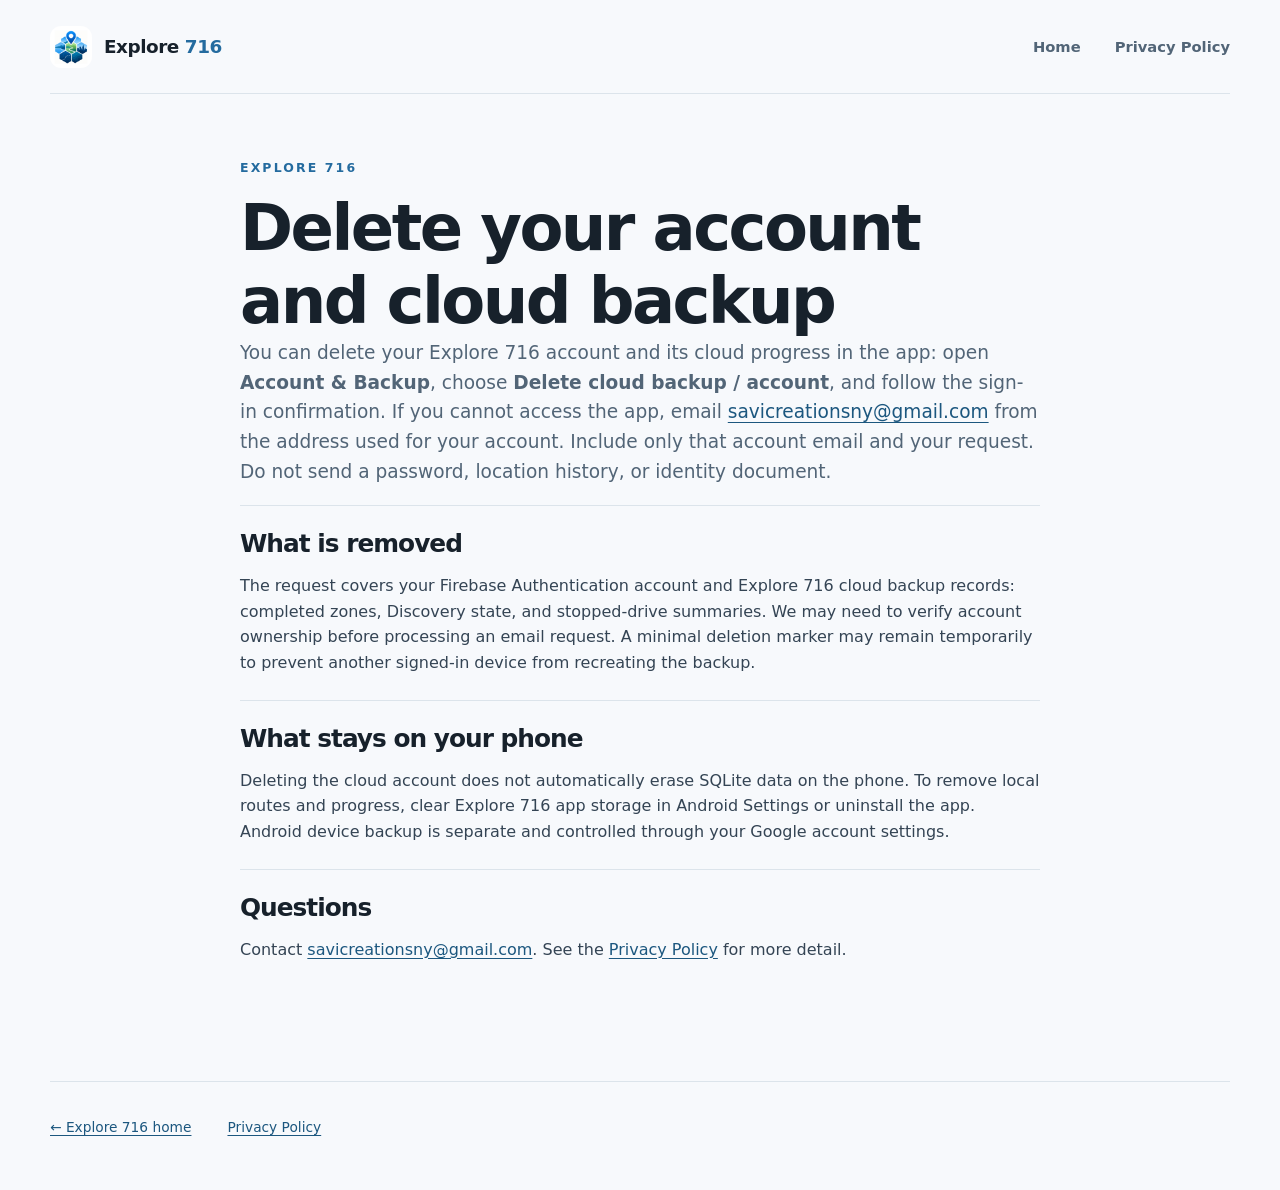
==== account-deletion/index.html @ 2c13081d "Document optional backup and account deletion" ====
<!doctype html>
<html lang="en">
<head>
  <meta charset="utf-8">
  <meta name="viewport" content="width=device-width, initial-scale=1">
  <meta name="theme-color" content="#f7f9fc">
  <meta name="description" content="Request deletion of an Explore 716 account and cloud backup.">
  <title>Account deletion — Explore 716</title>
  <link rel="icon" type="image/png" href="../assets/explore716-icon.png">
  <link rel="stylesheet" href="../styles.css">
</head>
<body>
  <a class="skip-link" href="#main">Skip to content</a>
  <header class="site-header wrap">
    <a class="brand" href="../" aria-label="Explore 716 home">
      <img src="../assets/explore716-icon.png" width="42" height="42" alt="">
      <span>Explore <strong>716</strong></span>
    </a>
    <nav aria-label="Main navigation"><a href="../">Home</a><a href="../privacy/">Privacy Policy</a></nav>
  </header>
  <main id="main" class="policy wrap">
    <p class="eyebrow">EXPLORE 716</p>
    <h1>Delete your account and cloud backup</h1>
    <p class="policy-intro">You can delete your Explore 716 account and its cloud progress in the app: open <strong>Account &amp; Backup</strong>, choose <strong>Delete cloud backup / account</strong>, and follow the sign-in confirmation. If you cannot access the app, email <a href="mailto:savicreationsny@gmail.com?subject=Explore%20716%20account%20deletion%20request">savicreationsny@gmail.com</a> from the address used for your account. Include only that account email and your request. Do not send a password, location history, or identity document.</p>
    <section><h2>What is removed</h2><p>The request covers your Firebase Authentication account and Explore 716 cloud backup records: completed zones, Discovery state, and stopped-drive summaries. We may need to verify account ownership before processing an email request. A minimal deletion marker may remain temporarily to prevent another signed-in device from recreating the backup.</p></section>
    <section><h2>What stays on your phone</h2><p>Deleting the cloud account does not automatically erase SQLite data on the phone. To remove local routes and progress, clear Explore 716 app storage in Android Settings or uninstall the app. Android device backup is separate and controlled through your Google account settings.</p></section>
    <section><h2>Questions</h2><p>Contact <a href="mailto:savicreationsny@gmail.com">savicreationsny@gmail.com</a>. See the <a href="../privacy/">Privacy Policy</a> for more detail.</p></section>
  </main>
  <footer class="footer wrap"><a href="../">← Explore 716 home</a><a href="../privacy/">Privacy Policy</a></footer>
</body>
</html>
---- styles.css ----
:root {
  color-scheme: light;
  --bg: #f7f9fc;
  --surface: #ffffff;
  --surface-tint: #eef5f8;
  --ink: #17212b;
  --muted: #526577;
  --blue: #246b9f;
  --blue-dark: #1c577f;
  --teal: #2f999f;
  --orange: #e88442;
  --line: #dce4eb;
  font-family: Inter, ui-sans-serif, system-ui, -apple-system, BlinkMacSystemFont, "Segoe UI", sans-serif;
}

* { box-sizing: border-box; }
html { scroll-behavior: smooth; }
body { margin: 0; background: var(--bg); color: var(--ink); line-height: 1.6; }
img, svg { display: block; max-width: 100%; }
a { color: var(--blue-dark); text-underline-offset: .2em; }
a:hover { color: var(--blue); }
a:focus-visible { outline: 3px solid var(--orange); outline-offset: 4px; border-radius: 4px; }
.wrap { width: min(1180px, calc(100% - 48px)); margin-inline: auto; }
.skip-link { position: absolute; top: -100px; left: 16px; z-index: 10; padding: 10px 16px; background: var(--ink); color: #fff; }
.skip-link:focus { top: 12px; }

.site-header { min-height: 94px; display: flex; align-items: center; justify-content: space-between; gap: 24px; border-bottom: 1px solid var(--line); }
.brand { display: inline-flex; align-items: center; gap: 12px; color: var(--ink); text-decoration: none; font-size: 1.15rem; font-weight: 750; letter-spacing: -.025em; white-space: nowrap; }
.brand img { width: 42px; height: 42px; border-radius: 11px; }
.brand strong { color: var(--blue); }
nav { display: flex; flex-wrap: wrap; gap: clamp(14px, 3vw, 34px); align-items: center; }
nav a { color: var(--muted); font-size: .92rem; font-weight: 650; text-decoration: none; }
nav a:hover { color: var(--blue); text-decoration: underline; }

.eyebrow { margin: 0 0 14px; color: var(--blue); font-size: .78rem; font-weight: 800; letter-spacing: .17em; }
h1, h2, h3 { line-height: 1.14; letter-spacing: -.04em; }
h1 { margin: 0; font-size: clamp(2.8rem, 5.8vw, 5.6rem); font-weight: 800; }
h2 { margin: 0; font-size: clamp(2rem, 3.5vw, 3.3rem); }
h3 { margin: 0 0 10px; font-size: 1.32rem; }
p { margin-top: 0; }
.hero { display: grid; grid-template-columns: minmax(0, 1.07fr) minmax(0, .93fr); align-items: center; gap: clamp(32px, 5vw, 76px); min-height: 690px; padding-block: 70px 96px; }
.hero-copy { max-width: 610px; }
.hero-lede { max-width: 540px; margin: 26px 0 0; color: var(--muted); font-size: clamp(1.05rem, 1.65vw, 1.27rem); line-height: 1.7; }
.hero-actions { display: flex; align-items: center; flex-wrap: wrap; gap: 20px 26px; margin-top: 36px; }
.button { min-height: 50px; display: inline-flex; align-items: center; justify-content: center; gap: 16px; padding: 12px 22px; border-radius: 14px; font-weight: 750; text-decoration: none; }
.button-primary { color: #fff; background: var(--blue); box-shadow: 0 8px 18px rgba(36, 107, 159, .17); }
.button-primary:hover { color: #fff; background: var(--blue-dark); }
.text-link { font-weight: 700; text-decoration: none; }
.text-link:hover { text-decoration: underline; }
.hero-art { position: relative; padding: 14px; border: 1px solid var(--line); border-radius: 42px; background: #fff; box-shadow: 0 26px 70px rgba(27, 64, 89, .12); transform: rotate(2deg); }
.hero-art svg { width: 100%; aspect-ratio: 1; border-radius: 30px; }
.art-label { position: absolute; right: -17px; bottom: 24px; display: flex; align-items: center; gap: 10px; padding: 12px 16px; border: 1px solid var(--line); border-radius: 12px; background: #fff; box-shadow: 0 8px 22px rgba(27, 64, 89, .1); color: var(--ink); font-size: .78rem; font-weight: 700; transform: rotate(-2deg); }
.art-label-dot { width: 10px; height: 10px; border-radius: 50%; background: var(--orange); }

.section { padding-block: 90px 120px; border-top: 1px solid var(--line); }
.section-heading { max-width: 650px; }
.section-heading > p:last-child { margin-top: 20px; color: var(--muted); font-size: 1.08rem; }
.feature-grid { display: grid; grid-template-columns: repeat(3, minmax(0, 1fr)); gap: 20px; margin-top: 45px; }
.feature { min-height: 235px; padding: 30px; border: 1px solid var(--line); border-radius: 20px; background: var(--surface); }
.feature-number { display: inline-block; margin-bottom: 38px; color: var(--teal); font-size: .82rem; font-weight: 800; letter-spacing: .14em; }
.feature p { margin: 0; color: var(--muted); }
.callout { display: grid; grid-template-columns: 1fr 1fr; align-items: end; gap: 40px; margin-bottom: 100px; padding: 48px; border-radius: 26px; background: var(--surface-tint); }
.callout p:last-child { margin: 0; color: var(--muted); font-size: 1.08rem; }
.footer { display: flex; align-items: center; flex-wrap: wrap; gap: 18px 36px; padding-block: 34px 52px; border-top: 1px solid var(--line); color: var(--muted); font-size: .86rem; }
.footer-brand { margin-right: auto; font-size: 1rem; }
.footer-brand img { width: 36px; height: 36px; }
.footer-links { display: flex; flex-wrap: wrap; gap: 14px 28px; }
.footer p { flex-basis: 100%; margin: 0; }

.policy { max-width: 800px; padding-block: 64px 95px; }
.policy h1 { font-size: clamp(2.8rem, 5vw, 4.2rem); }
.policy-meta { margin: 16px 0 30px; color: var(--muted); font-size: .9rem; }
.policy-intro { color: var(--muted); font-size: 1.16rem; }
.policy-note { margin-block: 34px 46px; padding: 22px 24px; border-left: 4px solid var(--teal); border-radius: 0 14px 14px 0; background: var(--surface-tint); }
.policy section { padding-block: 24px; border-top: 1px solid var(--line); }
.policy h2 { margin-bottom: 15px; font-size: 1.55rem; }
.policy section p { margin: 0 0 15px; color: #344454; }
.policy section p:last-child { margin-bottom: 0; }
.policy a { overflow-wrap: anywhere; }

@media (max-width: 850px) {
  .hero { grid-template-columns: 1fr; min-height: 0; padding-block: 72px 80px; }
  .hero-copy { max-width: 680px; }
  .hero-art { width: min(540px, 90%); margin-inline: auto; }
  .feature-grid { grid-template-columns: 1fr; }
  .feature { min-height: 0; }
  .feature-number { margin-bottom: 22px; }
  .callout { grid-template-columns: 1fr; gap: 22px; }
}
@media (max-width: 540px) {
  .wrap { width: min(100% - 32px, 1180px); }
  .site-header { min-height: 76px; gap: 14px; }
  .brand { gap: 8px; font-size: 1rem; }
  .brand img { width: 34px; height: 34px; }
  nav { gap: 14px; }
  nav a { font-size: .78rem; }
  .hero { padding-block: 54px 82px; gap: 44px; }
  .hero-lede { margin-top: 20px; }
  .hero-actions { align-items: stretch; flex-direction: column; gap: 16px; }
  .button { width: 100%; }
  .hero-art { width: calc(100% - 14px); }
  .art-label { right: -12px; bottom: -18px; font-size: .7rem; }
  .section { padding-block: 72px 90px; }
  .feature { padding: 24px; }
  .callout { margin-bottom: 72px; padding: 28px 24px; }
  .footer { padding-bottom: 36px; }
  .policy { padding-block: 46px 75px; }
}
@media (prefers-reduced-motion: reduce) {
  html { scroll-behavior: auto; }
}
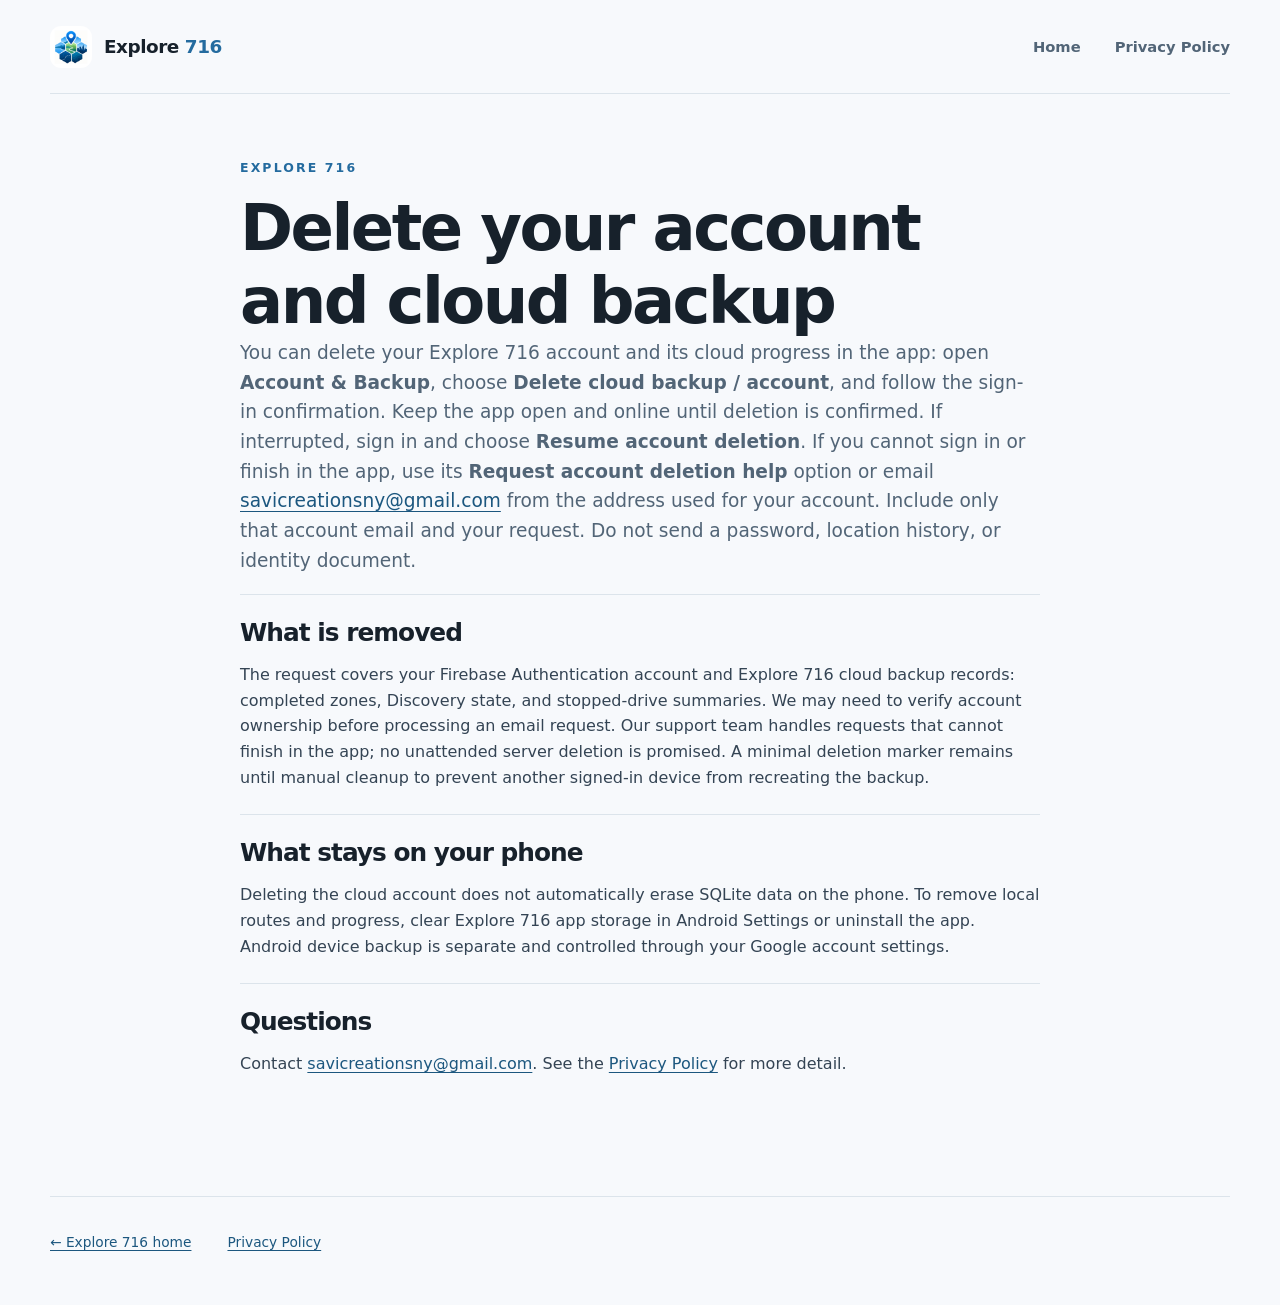
==== commit 6cb695fb: "Clarify Spark account deletion support" ====
--- a/account-deletion/index.html
+++ b/account-deletion/index.html
@@ -21,8 +21,8 @@
   <main id="main" class="policy wrap">
     <p class="eyebrow">EXPLORE 716</p>
     <h1>Delete your account and cloud backup</h1>
-    <p class="policy-intro">You can delete your Explore 716 account and its cloud progress in the app: open <strong>Account &amp; Backup</strong>, choose <strong>Delete cloud backup / account</strong>, and follow the sign-in confirmation. If you cannot access the app, email <a href="mailto:savicreationsny@gmail.com?subject=Explore%20716%20account%20deletion%20request">savicreationsny@gmail.com</a> from the address used for your account. Include only that account email and your request. Do not send a password, location history, or identity document.</p>
-    <section><h2>What is removed</h2><p>The request covers your Firebase Authentication account and Explore 716 cloud backup records: completed zones, Discovery state, and stopped-drive summaries. We may need to verify account ownership before processing an email request. A minimal deletion marker may remain temporarily to prevent another signed-in device from recreating the backup.</p></section>
+    <p class="policy-intro">You can delete your Explore 716 account and its cloud progress in the app: open <strong>Account &amp; Backup</strong>, choose <strong>Delete cloud backup / account</strong>, and follow the sign-in confirmation. Keep the app open and online until deletion is confirmed. If interrupted, sign in and choose <strong>Resume account deletion</strong>. If you cannot sign in or finish in the app, use its <strong>Request account deletion help</strong> option or email <a href="mailto:savicreationsny@gmail.com?subject=Explore%20716%20account%20deletion%20request">savicreationsny@gmail.com</a> from the address used for your account. Include only that account email and your request. Do not send a password, location history, or identity document.</p>
+    <section><h2>What is removed</h2><p>The request covers your Firebase Authentication account and Explore 716 cloud backup records: completed zones, Discovery state, and stopped-drive summaries. We may need to verify account ownership before processing an email request. Our support team handles requests that cannot finish in the app; no unattended server deletion is promised. A minimal deletion marker remains until manual cleanup to prevent another signed-in device from recreating the backup.</p></section>
     <section><h2>What stays on your phone</h2><p>Deleting the cloud account does not automatically erase SQLite data on the phone. To remove local routes and progress, clear Explore 716 app storage in Android Settings or uninstall the app. Android device backup is separate and controlled through your Google account settings.</p></section>
     <section><h2>Questions</h2><p>Contact <a href="mailto:savicreationsny@gmail.com">savicreationsny@gmail.com</a>. See the <a href="../privacy/">Privacy Policy</a> for more detail.</p></section>
   </main>
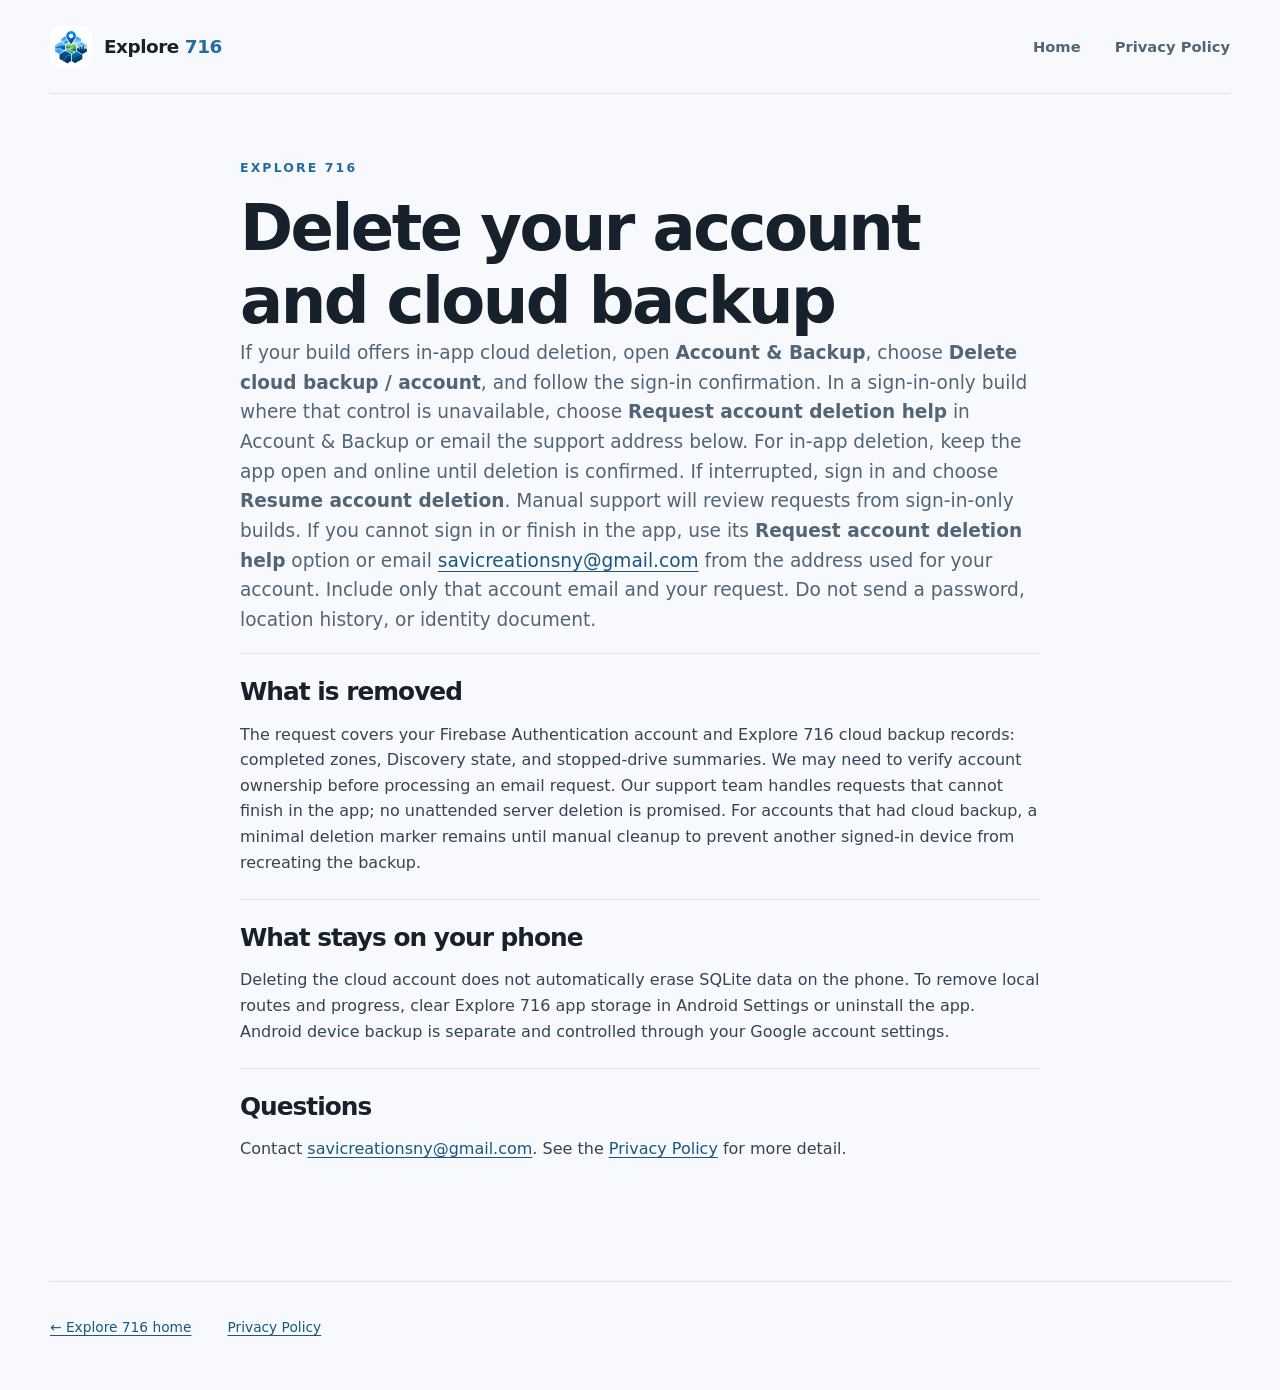
==== commit 89fc9639: "Clarify sign-in-only privacy and deletion requests" ====
--- a/account-deletion/index.html
+++ b/account-deletion/index.html
@@ -21,8 +21,8 @@
   <main id="main" class="policy wrap">
     <p class="eyebrow">EXPLORE 716</p>
     <h1>Delete your account and cloud backup</h1>
-    <p class="policy-intro">You can delete your Explore 716 account and its cloud progress in the app: open <strong>Account &amp; Backup</strong>, choose <strong>Delete cloud backup / account</strong>, and follow the sign-in confirmation. Keep the app open and online until deletion is confirmed. If interrupted, sign in and choose <strong>Resume account deletion</strong>. If you cannot sign in or finish in the app, use its <strong>Request account deletion help</strong> option or email <a href="mailto:savicreationsny@gmail.com?subject=Explore%20716%20account%20deletion%20request">savicreationsny@gmail.com</a> from the address used for your account. Include only that account email and your request. Do not send a password, location history, or identity document.</p>
-    <section><h2>What is removed</h2><p>The request covers your Firebase Authentication account and Explore 716 cloud backup records: completed zones, Discovery state, and stopped-drive summaries. We may need to verify account ownership before processing an email request. Our support team handles requests that cannot finish in the app; no unattended server deletion is promised. A minimal deletion marker remains until manual cleanup to prevent another signed-in device from recreating the backup.</p></section>
+    <p class="policy-intro">If your build offers in-app cloud deletion, open <strong>Account &amp; Backup</strong>, choose <strong>Delete cloud backup / account</strong>, and follow the sign-in confirmation. In a sign-in-only build where that control is unavailable, choose <strong>Request account deletion help</strong> in Account &amp; Backup or email the support address below. For in-app deletion, keep the app open and online until deletion is confirmed. If interrupted, sign in and choose <strong>Resume account deletion</strong>. Manual support will review requests from sign-in-only builds. If you cannot sign in or finish in the app, use its <strong>Request account deletion help</strong> option or email <a href="mailto:savicreationsny@gmail.com?subject=Explore%20716%20account%20deletion%20request">savicreationsny@gmail.com</a> from the address used for your account. Include only that account email and your request. Do not send a password, location history, or identity document.</p>
+    <section><h2>What is removed</h2><p>The request covers your Firebase Authentication account and Explore 716 cloud backup records: completed zones, Discovery state, and stopped-drive summaries. We may need to verify account ownership before processing an email request. Our support team handles requests that cannot finish in the app; no unattended server deletion is promised. For accounts that had cloud backup, a minimal deletion marker remains until manual cleanup to prevent another signed-in device from recreating the backup.</p></section>
     <section><h2>What stays on your phone</h2><p>Deleting the cloud account does not automatically erase SQLite data on the phone. To remove local routes and progress, clear Explore 716 app storage in Android Settings or uninstall the app. Android device backup is separate and controlled through your Google account settings.</p></section>
     <section><h2>Questions</h2><p>Contact <a href="mailto:savicreationsny@gmail.com">savicreationsny@gmail.com</a>. See the <a href="../privacy/">Privacy Policy</a> for more detail.</p></section>
   </main>
